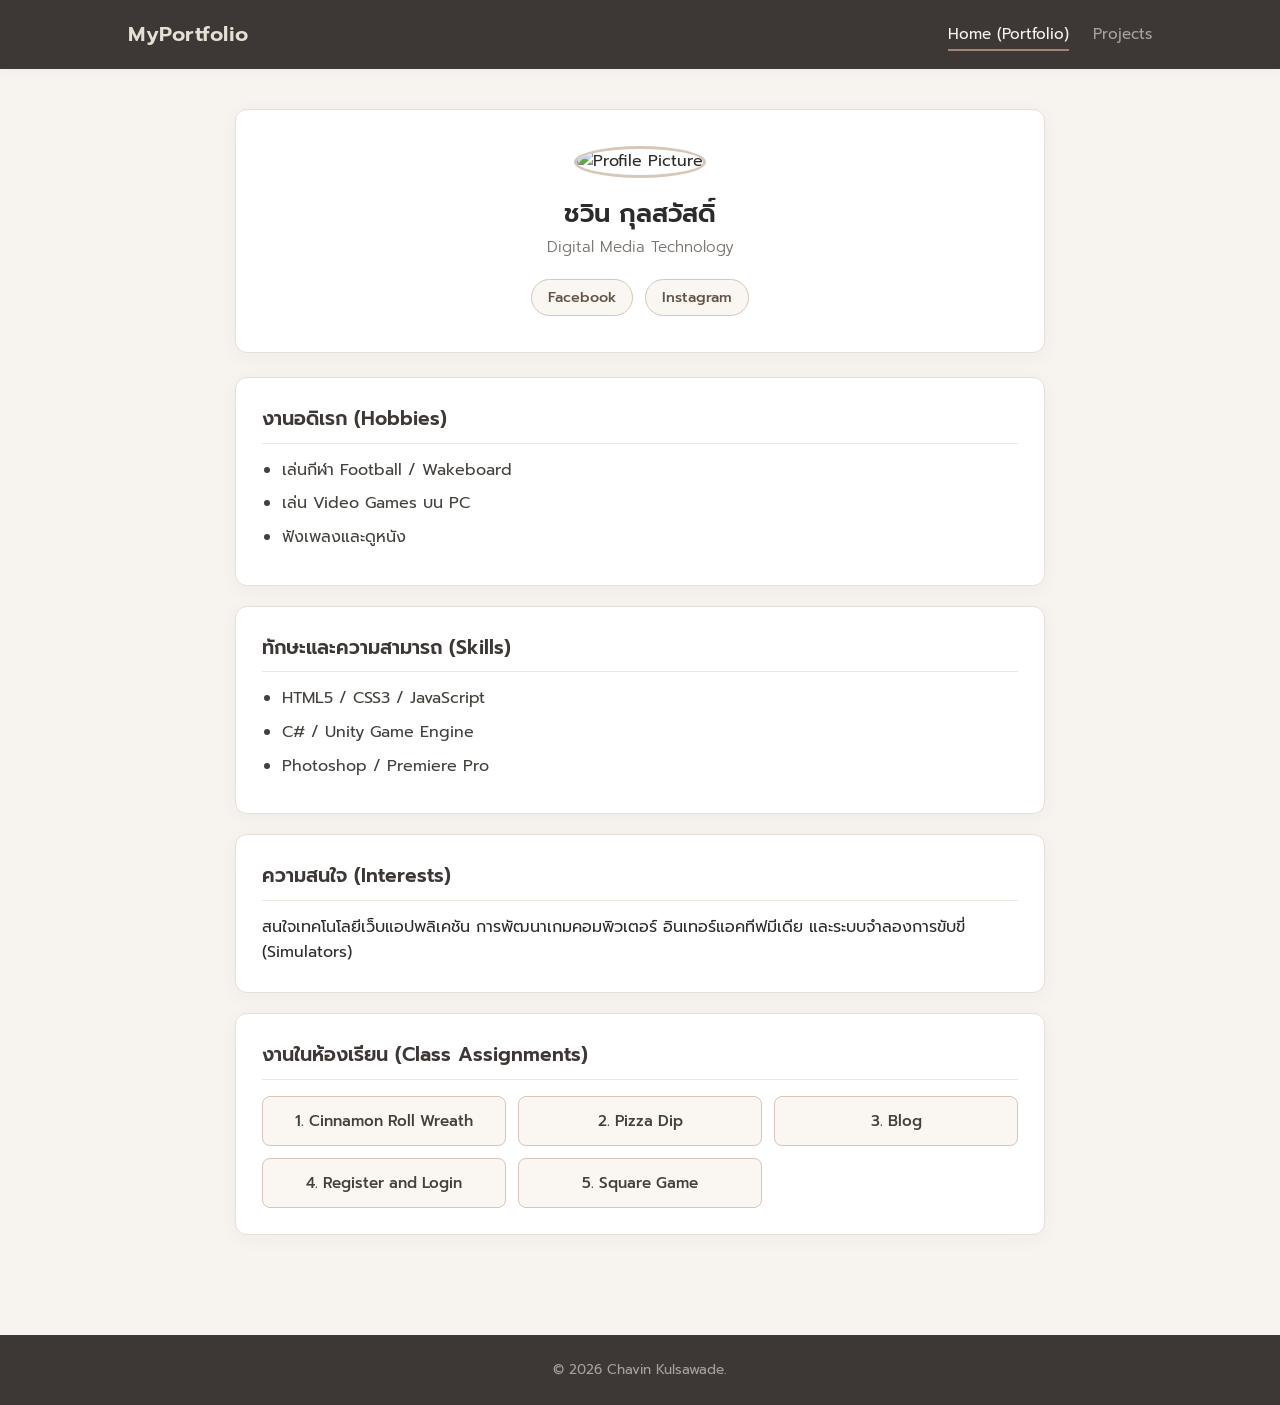
==== index.html @ f25dcc01 "Final" ====
<!DOCTYPE html>
<html lang="th">
<head>
    <meta charset="UTF-8">
    <meta name="viewport" content="width=device-width, initial-scale=1.0">
    <title>My Portfolio - Chavin Kulsawade</title>
    <link rel="stylesheet" href="style.css">
</head>
<body>

    <nav class="navbar">
        <div class="logo">MyPortfolio</div>
        <ul class="nav-links">
            <li><a href="index.html" class="active">Home (Portfolio)</a></li>
            <li><a href="project.html">Projects</a></li>
        </ul>
    </nav>

    <div class="container">
        <section class="profile-card">
            <img src="profile.jpg" alt="Profile Picture" class="profile-img">
            <h1>ชวิน กุลสวัสดิ์</h1>
            <p class="subtitle">Digital Media Technology</p>
            
            <div class="social-links">
                <a href="https://www.facebook.com/chavin.kulsawade" target="_blank">Facebook</a>
                <a href="https://www.instagram.com/_cchxvin/" target="_blank">Instagram</a>
            </div>
        </section>

        <section class="info-section">
            <div class="card">
                <h2>งานอดิเรก (Hobbies)</h2>
                <ul>
                    <li>เล่นกีฬา Football / Wakeboard</li>
                    <li>เล่น Video Games บน PC</li>
                    <li>ฟังเพลงและดูหนัง</li>
                </ul>
            </div>

            <div class="card">
                <h2>ทักษะและความสามารถ (Skills)</h2>
                <ul>
                    <li>HTML5 / CSS3 / JavaScript</li>
                    <li>C# / Unity Game Engine</li>
                    <li>Photoshop / Premiere Pro</li>
                </ul>
            </div>

            <div class="card">
                <h2>ความสนใจ (Interests)</h2>
                <p>สนใจเทคโนโลยีเว็บแอปพลิเคชัน การพัฒนาเกมคอมพิวเตอร์ อินเทอร์แอคทีฟมีเดีย และระบบจำลองการขับขี่ (Simulators)</p>
            </div>
        </section>

        <section class="card assignments-section">
            <h2>งานในห้องเรียน (Class Assignments)</h2>
            <div class="assignment-grid">
                <a href="assignments/assignment3/assignment3/recipe.html" class="assignment-btn">1. Cinnamon Roll Wreath</a>
                <a href="assignments/assignment4/recipe.html" class="assignment-btn">2. Pizza Dip</a>
                <a href="assignments/assignment5/index.html" class="assignment-btn">3. Blog</a>
                <a href="assignments/assignment6/register.html" class="assignment-btn">4. Register and Login</a>
                <a href="assignments/assignment7/index.html" class="assignment-btn">5. Square Game</a>
            </div>
        </section>
    </div>

    <footer>
        <p>&copy; 2026 Chavin Kulsawade. </p>
    </footer>

</body>
</html>
---- style.css ----
@import url('https://fonts.googleapis.com/css2?family=Prompt:wght@300;400;500;600&display=swap');

* {
    box-sizing: border-box;
    margin: 0;
    padding: 0;
    font-family: 'Prompt', sans-serif;
}

body {
    background-color: #f7f4ef;
    color: #2d2b2a;
    line-height: 1.6;
    display: flex;
    flex-direction: column;
    min-height: 100vh;
}

/* ================= Navbar ================= */
.navbar {
    background-color: #3d3735;
    color: #f7f4ef;
    display: flex;
    justify-content: space-between;
    align-items: center;
    padding: 18px 10%;
    box-shadow: 0 2px 10px rgba(0, 0, 0, 0.03);
}

.logo {
    font-size: 1.3rem;
    font-weight: 600;
    color: #e6dfd5;
    letter-spacing: 0.5px;
}

.nav-links {
    list-style: none;
    display: flex;
    gap: 24px;
}

.nav-links a {
    color: #a8a29e;
    text-decoration: none;
    font-weight: 400;
    font-size: 0.95rem;
    transition: color 0.2s ease;
}

.nav-links a:hover,
.nav-links a.active {
    color: #f7f4ef;
    border-bottom: 2px solid #a38571;
    padding-bottom: 4px;
}

/* ================= Layout ================= */
.container {
    max-width: 850px;
    margin: 40px auto;
    padding: 0 20px;
    flex: 1;
}

.page-title {
    text-align: center;
    margin-bottom: 30px;
    color: #2d2b2a;
    font-weight: 600;
}

/* ================= Profile Card ================= */
.profile-card {
    background: #ffffff;
    padding: 36px 30px;
    border-radius: 12px;
    text-align: center;
    box-shadow: 0 4px 20px rgba(61, 55, 53, 0.04);
    border: 1px solid #e6dfd5;
    margin-bottom: 24px;
}

.profile-img {
    width: 130px;
    height: 130px;
    border-radius: 50%;
    object-fit: cover;
    margin-bottom: 16px;
    border: 3px solid #d6c7b8;
}

.profile-card h1 {
    font-size: 1.6rem;
    font-weight: 600;
    color: #2d2b2a;
}

.subtitle {
    color: #78716c;
    font-size: 0.95rem;
    margin-bottom: 20px;
    font-weight: 300;
}

.social-links {
    display: flex;
    justify-content: center;
    gap: 12px;
}

.social-links a {
    color: #635347;
    text-decoration: none;
    font-weight: 500;
    font-size: 0.9rem;
    padding: 6px 16px;
    border: 1px solid #d6c7b8;
    border-radius: 20px;
    background-color: #faf7f2;
    transition: all 0.2s ease;
}

.social-links a:hover {
    background-color: #635347;
    color: #ffffff;
    border-color: #635347;
}

/* ================= Cards ================= */
.card {
    background: #ffffff;
    padding: 26px;
    border-radius: 12px;
    margin-bottom: 20px;
    box-shadow: 0 4px 20px rgba(61, 55, 53, 0.04);
    border: 1px solid #e6dfd5;
}

.card h2 {
    color: #3d3735;
    font-size: 1.2rem;
    font-weight: 600;
    margin-bottom: 14px;
    border-bottom: 1px solid #ede7de;
    padding-bottom: 8px;
}

.card ul {
    padding-left: 20px;
    color: #44403c;
}

.card li {
    margin-bottom: 8px;
}

/* ================= Assignment Grid ================= */
.assignment-grid {
    display: grid;
    grid-template-columns: repeat(auto-fit, minmax(200px, 1fr));
    gap: 12px;
    margin-top: 16px;
}

.assignment-btn {
    background-color: #faf7f2;
    border: 1px solid #d6c7b8;
    color: #44403c;
    text-decoration: none;
    padding: 12px 16px;
    border-radius: 8px;
    text-align: center;
    font-weight: 500;
    font-size: 0.95rem;
    transition: all 0.2s ease;
}

.assignment-btn:hover {
    background-color: #8c6d58;
    color: #ffffff;
    border-color: #8c6d58;
}

/* ================= Projects ================= */
.project-grid {
    display: grid;
    gap: 20px;
}

.project-card {
    border-left: 4px solid #8c6d58;
}

.tag {
    display: inline-block;
    background-color: #f2ebe1;
    color: #785a46;
    font-size: 0.8rem;
    font-weight: 500;
    padding: 3px 12px;
    border-radius: 12px;
    margin-bottom: 12px;
}

.back-btn {
    display: inline-block;
    background-color: #3d3735;
    color: #ffffff;
    text-decoration: none;
    padding: 10px 24px;
    border-radius: 8px;
    font-weight: 500;
    font-size: 0.95rem;
    transition: background-color 0.2s ease;
}

.back-btn:hover {
    background-color: #2b2625;
}

/* ================= Footer ================= */
footer {
    text-align: center;
    padding: 24px;
    background-color: #3d3735;
    color: #a8a29e;
    font-size: 0.85rem;
    margin-top: 40px;
}

/* ================= Project Gallery ================= */
.project-gallery {
    display: grid;
    grid-template-columns: repeat(auto-fit, minmax(220px, 1fr));
    gap: 15px;
    margin-top: 20px;
}

.project-gallery img {
    width: 100%;
    height: 180px;
    object-fit: cover;
    border-radius: 10px;
    border: 1px solid #e6dfd5;
    box-shadow: 0 4px 10px rgba(61, 55, 53, 0.05);
    cursor: pointer; /* แสดงรูปไอคอนมือเมื่อเอาเมาส์ไปชี้ */
    transition: transform 0.2s ease, box-shadow 0.2s ease;
}

.project-gallery img:hover {
    transform: translateY(-3px);
    box-shadow: 0 8px 16px rgba(61, 55, 53, 0.1);
}

/* ================= Image Lightbox / Modal ================= */
.modal {
    display: none;
    position: fixed;
    z-index: 1000;
    left: 0;
    top: 0;
    width: 100%;
    height: 100%;
    background-color: rgba(45, 43, 42, 0.88); /* โทนน้ำตาลเข้ม Earth Tone แบบโปร่งแสง */
    justify-content: center;
    align-items: center;
    flex-direction: column;
    padding: 20px;
}

.modal-content {
    max-width: 90%;
    max-height: 80vh;
    border-radius: 10px;
    box-shadow: 0 10px 30px rgba(0, 0, 0, 0.4);
    border: 2px solid #e6dfd5;
    animation: zoomIn 0.25s ease-in-out;
}

#caption {
    margin-top: 14px;
    color: #f7f4ef;
    font-size: 1rem;
    font-weight: 400;
    text-align: center;
}

.close-btn {
    position: absolute;
    top: 20px;
    right: 35px;
    color: #f7f4ef;
    font-size: 38px;
    font-weight: 600;
    cursor: pointer;
    transition: color 0.2s ease;
}

.close-btn:hover {
    color: #d6c7b8;
}

@keyframes zoomIn {
    from { transform: scale(0.85); opacity: 0; }
    to { transform: scale(1); opacity: 1; }
}
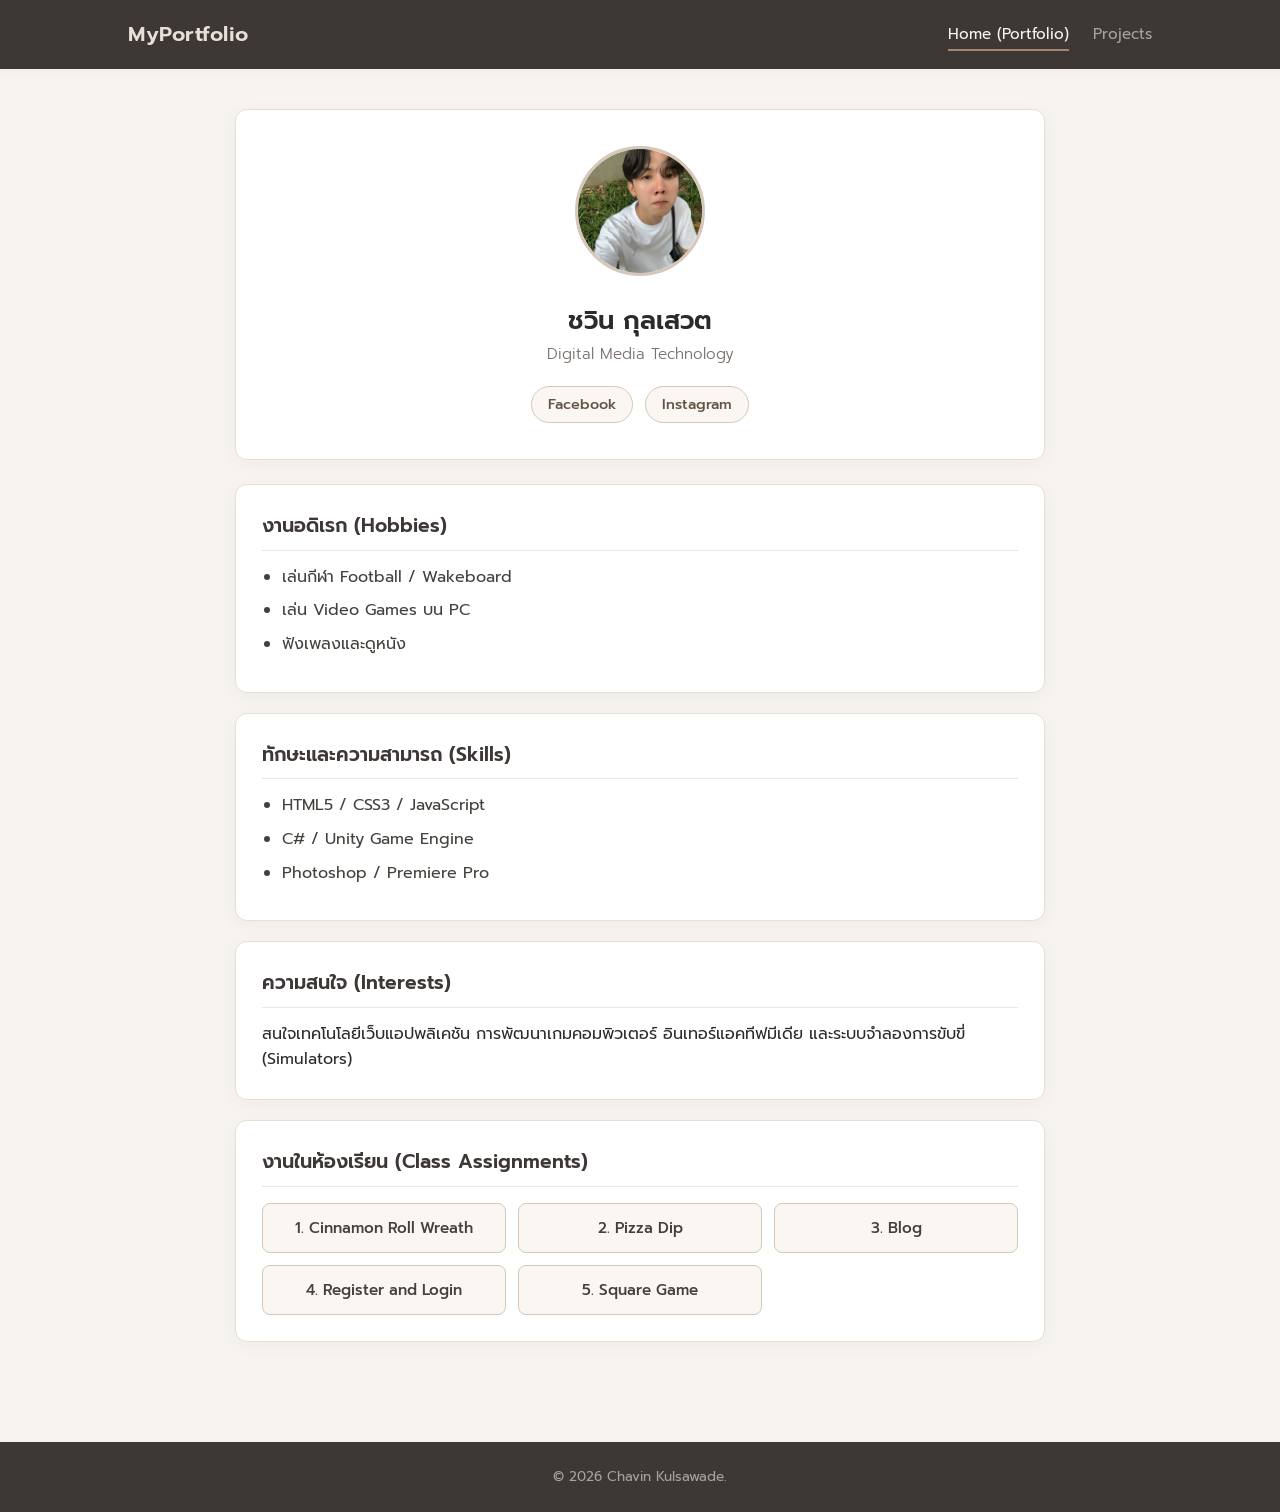
==== commit 1dc938ed: "Update index.html" ====
--- a/index.html
+++ b/index.html
@@ -18,8 +18,8 @@
 
     <div class="container">
         <section class="profile-card">
-            <img src="profile.jpg" alt="Profile Picture" class="profile-img">
-            <h1>ชวิน กุลสวัสดิ์</h1>
+            <img src="profile.JPG" alt="Profile Picture" class="profile-img">
+            <h1>ชวิน กุลเสวต</h1>
             <p class="subtitle">Digital Media Technology</p>
             
             <div class="social-links">
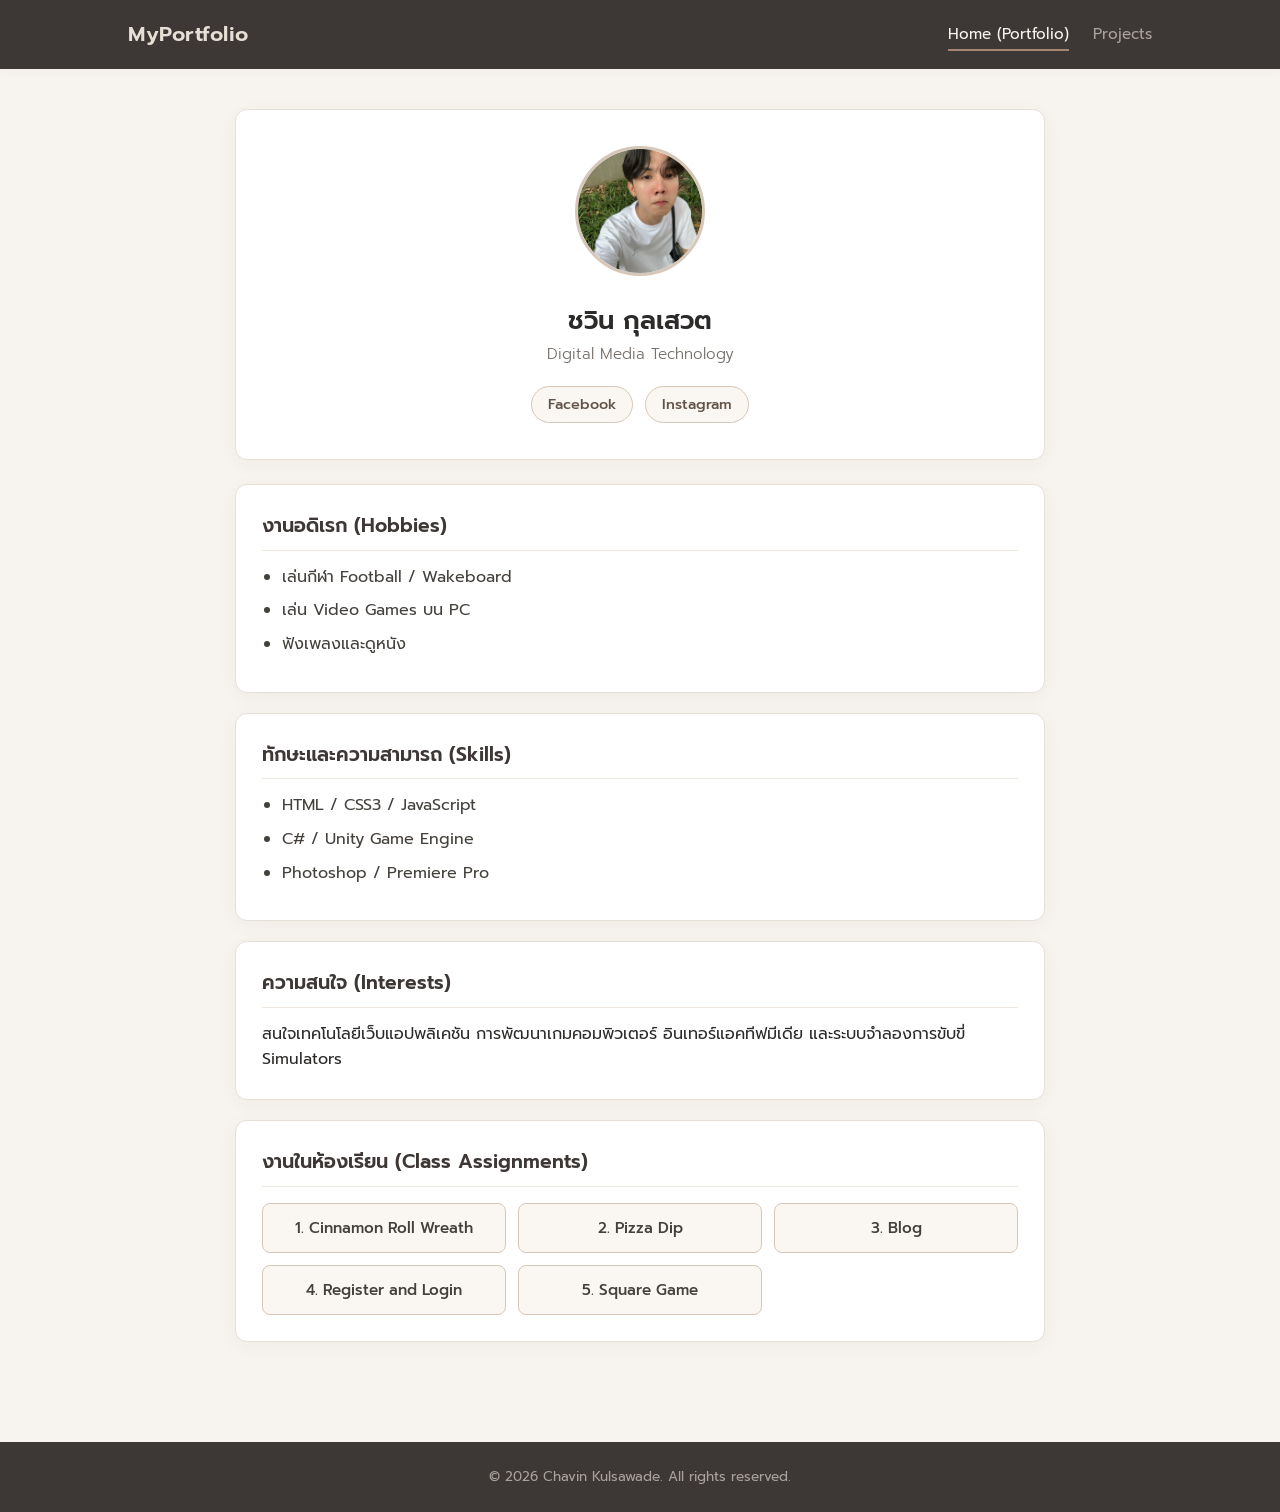
==== commit 9468d635: "Chavin" ====
--- a/index.html
+++ b/index.html
@@ -41,7 +41,7 @@
             <div class="card">
                 <h2>ทักษะและความสามารถ (Skills)</h2>
                 <ul>
-                    <li>HTML5 / CSS3 / JavaScript</li>
+                    <li>HTML / CSS3 / JavaScript</li>
                     <li>C# / Unity Game Engine</li>
                     <li>Photoshop / Premiere Pro</li>
                 </ul>
@@ -49,7 +49,7 @@
 
             <div class="card">
                 <h2>ความสนใจ (Interests)</h2>
-                <p>สนใจเทคโนโลยีเว็บแอปพลิเคชัน การพัฒนาเกมคอมพิวเตอร์ อินเทอร์แอคทีฟมีเดีย และระบบจำลองการขับขี่ (Simulators)</p>
+                <p>สนใจเทคโนโลยีเว็บแอปพลิเคชัน การพัฒนาเกมคอมพิวเตอร์ อินเทอร์แอคทีฟมีเดีย และระบบจำลองการขับขี่ Simulators</p>
             </div>
         </section>
 
@@ -66,8 +66,9 @@
     </div>
 
     <footer>
-        <p>&copy; 2026 Chavin Kulsawade. </p>
+        <p>&copy; 2026 Chavin Kulsawade. All rights reserved.</p>
     </footer>
 
+    <script src="script.js"></script>
 </body>
 </html>
--- a/style.css
+++ b/style.css
@@ -16,7 +16,6 @@
     min-height: 100vh;
 }
 
-/* ================= Navbar ================= */
 .navbar {
     background-color: #3d3735;
     color: #f7f4ef;
@@ -55,7 +54,6 @@
     padding-bottom: 4px;
 }
 
-/* ================= Layout ================= */
 .container {
     max-width: 850px;
     margin: 40px auto;
@@ -70,7 +68,6 @@
     font-weight: 600;
 }
 
-/* ================= Profile Card ================= */
 .profile-card {
     background: #ffffff;
     padding: 36px 30px;
@@ -127,7 +124,6 @@
     border-color: #635347;
 }
 
-/* ================= Cards ================= */
 .card {
     background: #ffffff;
     padding: 26px;
@@ -155,7 +151,6 @@
     margin-bottom: 8px;
 }
 
-/* ================= Assignment Grid ================= */
 .assignment-grid {
     display: grid;
     grid-template-columns: repeat(auto-fit, minmax(200px, 1fr));
@@ -182,7 +177,6 @@
     border-color: #8c6d58;
 }
 
-/* ================= Projects ================= */
 .project-grid {
     display: grid;
     gap: 20px;
@@ -219,7 +213,6 @@
     background-color: #2b2625;
 }
 
-/* ================= Footer ================= */
 footer {
     text-align: center;
     padding: 24px;
@@ -229,7 +222,6 @@
     margin-top: 40px;
 }
 
-/* ================= Project Gallery ================= */
 .project-gallery {
     display: grid;
     grid-template-columns: repeat(auto-fit, minmax(220px, 1fr));
@@ -244,7 +236,7 @@
     border-radius: 10px;
     border: 1px solid #e6dfd5;
     box-shadow: 0 4px 10px rgba(61, 55, 53, 0.05);
-    cursor: pointer; /* แสดงรูปไอคอนมือเมื่อเอาเมาส์ไปชี้ */
+    cursor: pointer;
     transition: transform 0.2s ease, box-shadow 0.2s ease;
 }
 
@@ -253,7 +245,6 @@
     box-shadow: 0 8px 16px rgba(61, 55, 53, 0.1);
 }
 
-/* ================= Image Lightbox / Modal ================= */
 .modal {
     display: none;
     position: fixed;
@@ -262,7 +253,7 @@
     top: 0;
     width: 100%;
     height: 100%;
-    background-color: rgba(45, 43, 42, 0.88); /* โทนน้ำตาลเข้ม Earth Tone แบบโปร่งแสง */
+    background-color: rgba(45, 43, 42, 0.88);
     justify-content: center;
     align-items: center;
     flex-direction: column;
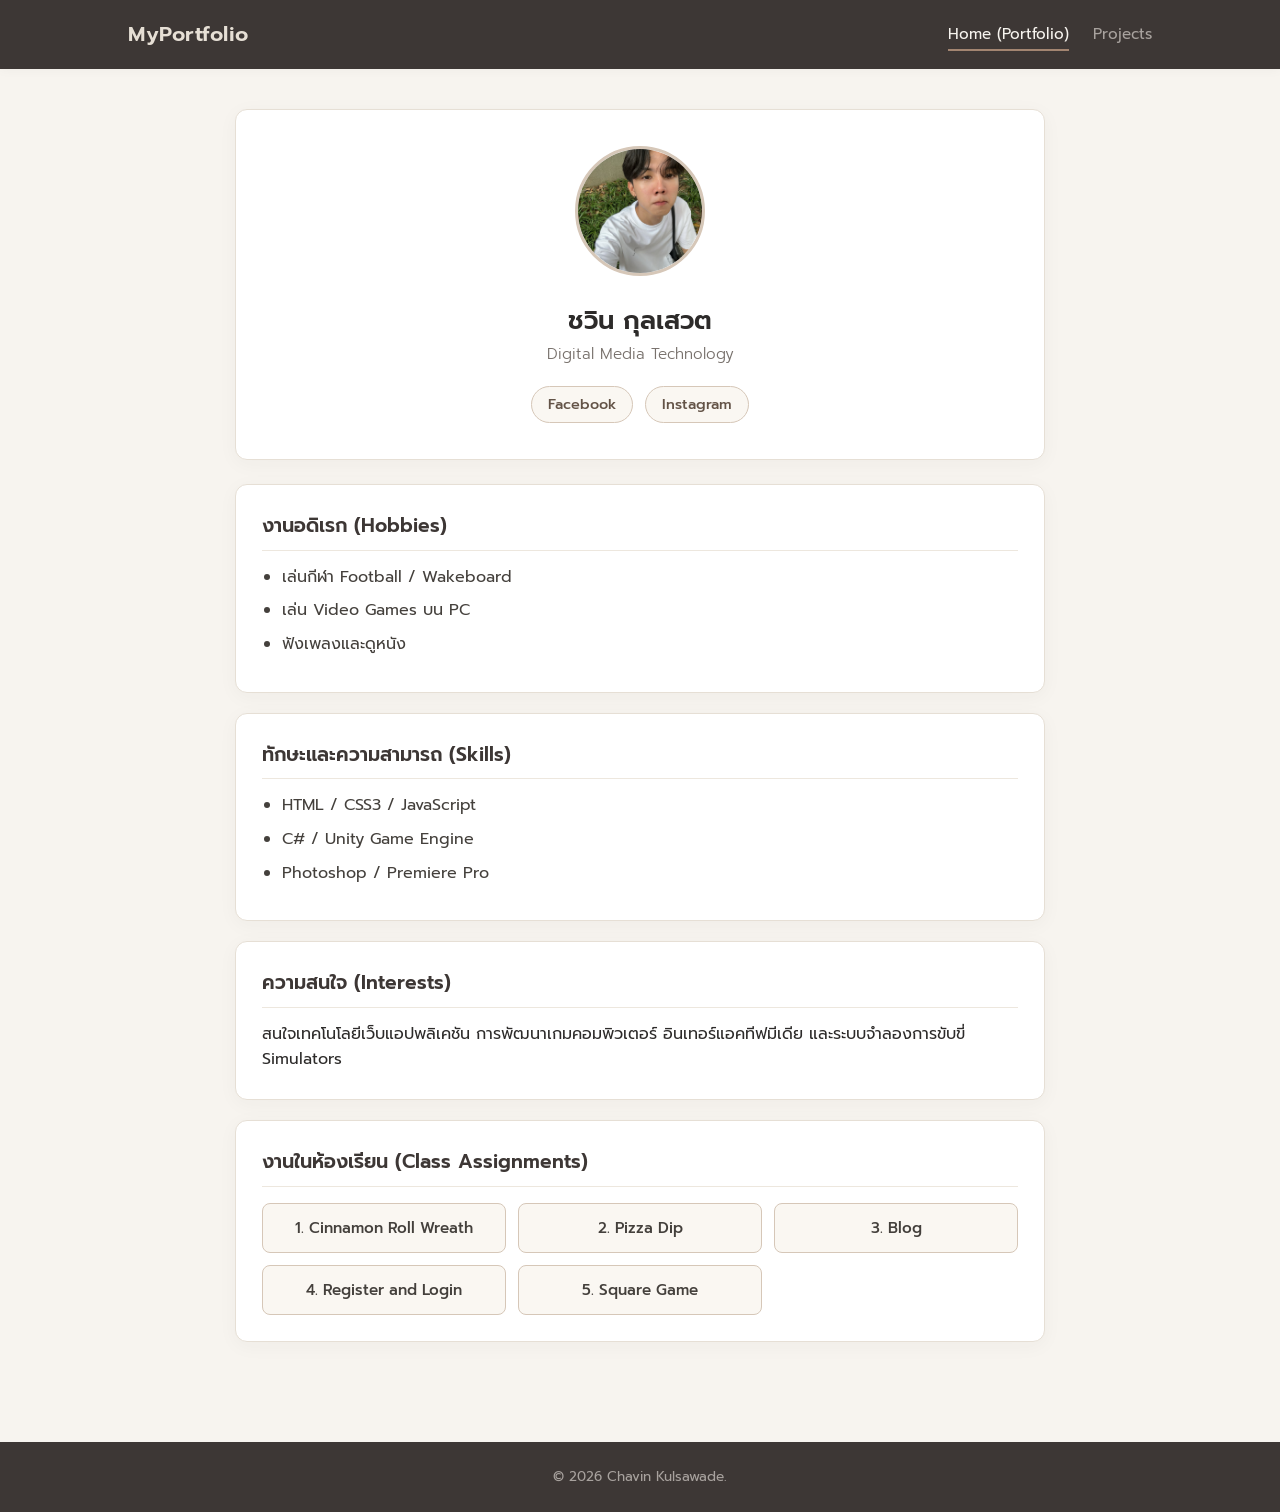
==== commit 3abe9ce8: "Chavin" ====
--- a/index.html
+++ b/index.html
@@ -66,7 +66,7 @@
     </div>
 
     <footer>
-        <p>&copy; 2026 Chavin Kulsawade. All rights reserved.</p>
+        <p>&copy; 2026 Chavin Kulsawade. </p>
     </footer>
 
     <script src="script.js"></script>
